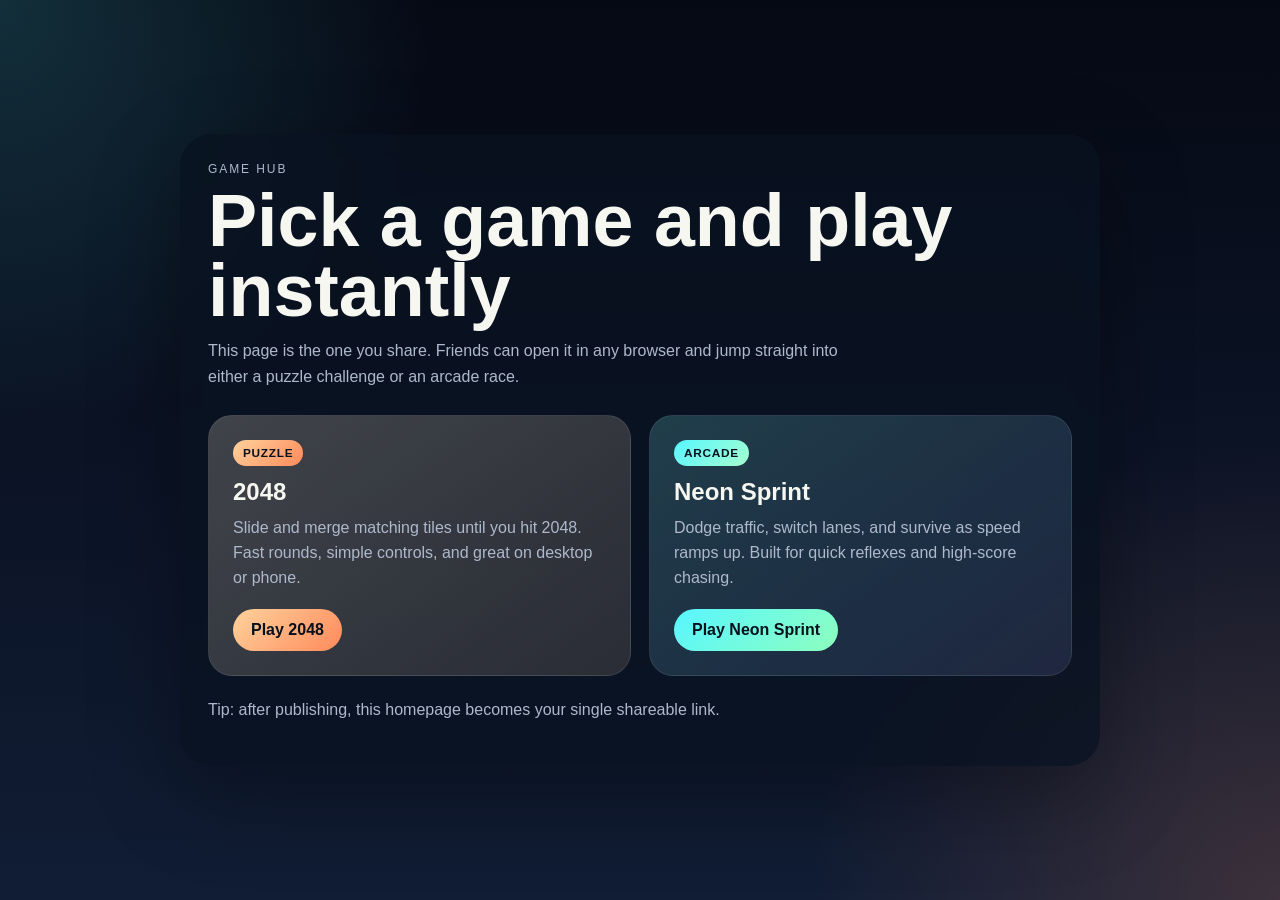
==== index.html @ 8f1fd7f1 "Add files via upload" ====
<!DOCTYPE html>
<html lang="en">
  <head>
    <meta charset="UTF-8" />
    <meta name="viewport" content="width=device-width, initial-scale=1.0" />
    <title>Browser Games</title>
    <style>
      :root {
        --bg: #0a1120;
        --panel: rgba(10, 18, 32, 0.78);
        --text: #f7f7f2;
        --muted: #aeb9cc;
        --accent: #ff8a5b;
        --accent-2: #58f6ff;
        font-family: "Trebuchet MS", "Segoe UI", sans-serif;
      }

      * {
        box-sizing: border-box;
      }

      body {
        margin: 0;
        min-height: 100vh;
        display: grid;
        place-items: center;
        padding: 24px;
        color: var(--text);
        background:
          radial-gradient(circle at top left, rgba(88, 246, 255, 0.16), transparent 28%),
          radial-gradient(circle at bottom right, rgba(255, 138, 91, 0.18), transparent 30%),
          linear-gradient(180deg, #050914 0%, #111d35 100%);
      }

      .shell {
        width: min(100%, 920px);
        padding: 28px;
        border-radius: 32px;
        background: var(--panel);
        box-shadow: 0 30px 90px rgba(0, 0, 0, 0.32);
        backdrop-filter: blur(12px);
      }

      .hero {
        margin-bottom: 26px;
      }

      .eyebrow,
      .summary,
      .card p {
        margin: 0;
        color: var(--muted);
      }

      .eyebrow {
        margin-bottom: 10px;
        font-size: 0.75rem;
        text-transform: uppercase;
        letter-spacing: 0.16em;
      }

      h1,
      h2 {
        margin: 0;
      }

      h1 {
        font-size: clamp(2.8rem, 8vw, 4.6rem);
        line-height: 0.95;
      }

      .summary {
        margin-top: 12px;
        max-width: 42rem;
        line-height: 1.6;
      }

      .grid {
        display: grid;
        grid-template-columns: repeat(2, minmax(0, 1fr));
        gap: 18px;
      }

      .card {
        padding: 24px;
        border-radius: 24px;
        background: rgba(255, 255, 255, 0.06);
        border: 1px solid rgba(255, 255, 255, 0.08);
      }

      .card-2048 {
        background:
          linear-gradient(145deg, rgba(255, 233, 206, 0.18), rgba(255, 188, 133, 0.08)),
          rgba(255, 255, 255, 0.06);
      }

      .card-race {
        background:
          linear-gradient(145deg, rgba(88, 246, 255, 0.14), rgba(77, 97, 255, 0.08)),
          rgba(255, 255, 255, 0.06);
      }

      .tag {
        display: inline-block;
        margin-bottom: 12px;
        padding: 6px 10px;
        border-radius: 999px;
        font-size: 0.74rem;
        font-weight: 700;
        letter-spacing: 0.06em;
        text-transform: uppercase;
        color: #07111f;
        background: linear-gradient(135deg, var(--accent-2), #a5ffcf);
      }

      .card-2048 .tag {
        background: linear-gradient(135deg, #ffd29c, #ff8a5b);
      }

      .card p {
        margin-top: 10px;
        line-height: 1.55;
      }

      .actions {
        display: flex;
        gap: 12px;
        margin-top: 18px;
        flex-wrap: wrap;
      }

      a.button {
        display: inline-block;
        padding: 12px 18px;
        border-radius: 999px;
        text-decoration: none;
        font-weight: 700;
        color: #04101c;
        background: linear-gradient(135deg, var(--accent-2), #8dffbe);
      }

      .card-2048 a.button {
        background: linear-gradient(135deg, #ffd29c, #ff8a5b);
      }

      .note {
        margin-top: 22px;
        color: var(--muted);
        line-height: 1.5;
      }

      @media (max-width: 760px) {
        .grid {
          grid-template-columns: 1fr;
        }

        .shell {
          padding: 20px;
        }
      }
    </style>
  </head>
  <body>
    <main class="shell">
      <section class="hero">
        <p class="eyebrow">Game hub</p>
        <h1>Pick a game and play instantly</h1>
        <p class="summary">
          This page is the one you share. Friends can open it in any browser and
          jump straight into either a puzzle challenge or an arcade race.
        </p>
      </section>

      <section class="grid" aria-label="Games">
        <article class="card card-2048">
          <span class="tag">Puzzle</span>
          <h2>2048</h2>
          <p>
            Slide and merge matching tiles until you hit 2048. Fast rounds,
            simple controls, and great on desktop or phone.
          </p>
          <div class="actions">
            <a class="button" href="2048.html">Play 2048</a>
          </div>
        </article>

        <article class="card card-race">
          <span class="tag">Arcade</span>
          <h2>Neon Sprint</h2>
          <p>
            Dodge traffic, switch lanes, and survive as speed ramps up. Built
            for quick reflexes and high-score chasing.
          </p>
          <div class="actions">
            <a class="button" href="race.html">Play Neon Sprint</a>
          </div>
        </article>
      </section>

      <p class="note">
        Tip: after publishing, this homepage becomes your single shareable link.
      </p>
    </main>
  </body>
</html>
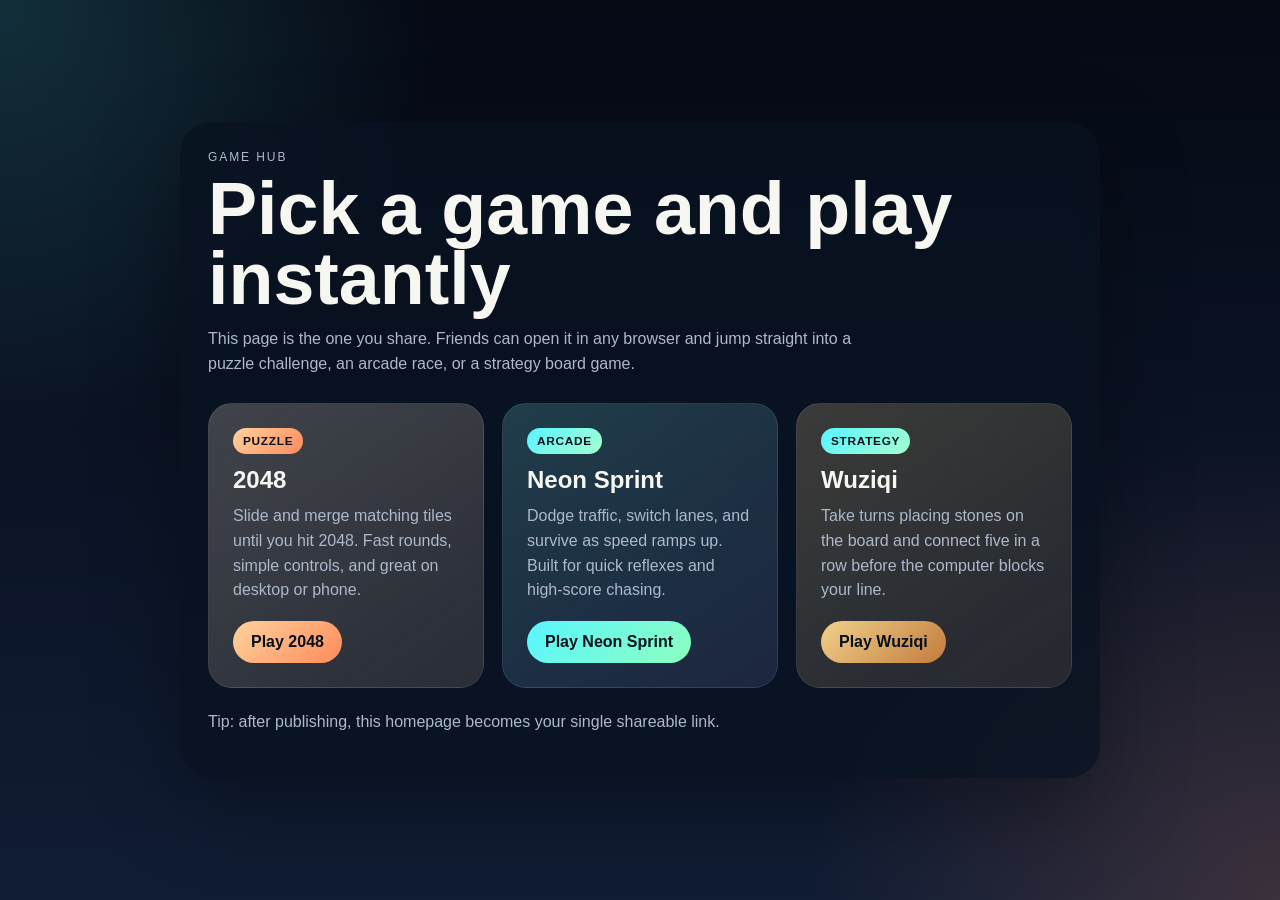
==== commit 8b1c6508: "Add files via upload" ====
--- a/index.html
+++ b/index.html
@@ -77,7 +77,7 @@
 
       .grid {
         display: grid;
-        grid-template-columns: repeat(2, minmax(0, 1fr));
+        grid-template-columns: repeat(3, minmax(0, 1fr));
         gap: 18px;
       }
 
@@ -97,6 +97,12 @@
       .card-race {
         background:
           linear-gradient(145deg, rgba(88, 246, 255, 0.14), rgba(77, 97, 255, 0.08)),
+          rgba(255, 255, 255, 0.06);
+      }
+
+      .card-wuziqi {
+        background:
+          linear-gradient(145deg, rgba(226, 190, 112, 0.18), rgba(157, 110, 55, 0.08)),
           rgba(255, 255, 255, 0.06);
       }
 
@@ -143,6 +149,10 @@
         background: linear-gradient(135deg, #ffd29c, #ff8a5b);
       }
 
+      .card-wuziqi a.button {
+        background: linear-gradient(135deg, #f1d18a, #c27b3d);
+      }
+
       .note {
         margin-top: 22px;
         color: var(--muted);
@@ -167,7 +177,8 @@
         <h1>Pick a game and play instantly</h1>
         <p class="summary">
           This page is the one you share. Friends can open it in any browser and
-          jump straight into either a puzzle challenge or an arcade race.
+          jump straight into a puzzle challenge, an arcade race, or a strategy
+          board game.
         </p>
       </section>
 
@@ -195,6 +206,18 @@
             <a class="button" href="race.html">Play Neon Sprint</a>
           </div>
         </article>
+
+        <article class="card card-wuziqi">
+          <span class="tag">Strategy</span>
+          <h2>Wuziqi</h2>
+          <p>
+            Take turns placing stones on the board and connect five in a row
+            before the computer blocks your line.
+          </p>
+          <div class="actions">
+            <a class="button" href="wuziqi.html">Play Wuziqi</a>
+          </div>
+        </article>
       </section>
 
       <p class="note">
